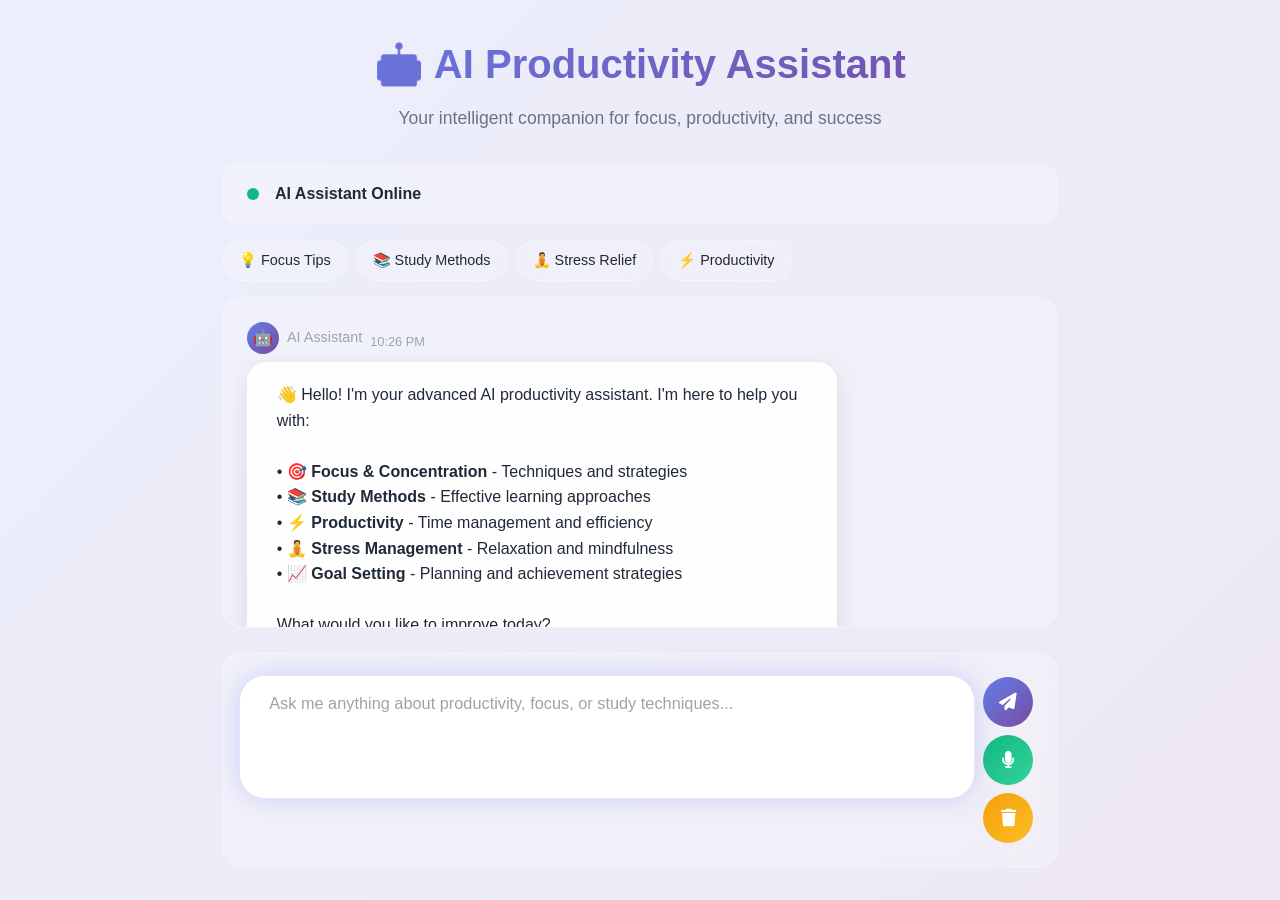
==== pages/ai-chatbot.html @ d20847d4 "Initial commit with HTML/CSS code" ====
<!DOCTYPE html>
<html lang="en">
<head>
    <meta charset="UTF-8">
    <meta name="viewport" content="width=device-width, initial-scale=1.0">
    <title>AI Assistant - Enterprise Grade</title>
    <link rel="stylesheet" href="https://cdnjs.cloudflare.com/ajax/libs/font-awesome/6.4.0/css/all.min.css">
    <style>
        * {
            margin: 0;
            padding: 0;
            box-sizing: border-box;
        }

        :root {
            --primary-gradient: linear-gradient(135deg, #667eea 0%, #764ba2 100%);
            --success-color: #10b981;
            --error-color: #ef4444;
            --warning-color: #f59e0b;
            --glass-bg: rgba(255, 255, 255, 0.25);
            --glass-border: rgba(255, 255, 255, 0.18);
            --text-primary: #1f2937;
            --text-secondary: #6b7280;
            --text-muted: #9ca3af;
        }

        body {
            font-family: 'Inter', -apple-system, BlinkMacSystemFont, 'Segoe UI', Roboto, sans-serif;
            background: linear-gradient(135deg, #667eea20, #764ba220);
            min-height: 100vh;
            color: var(--text-primary);
            line-height: 1.6;
        }

        .chat-container {
            max-width: 900px;
            margin: 0 auto;
            padding: 2rem;
            height: 100vh;
            display: flex;
            flex-direction: column;
        }

        .chat-header {
            text-align: center;
            margin-bottom: 2rem;
            animation: fadeInDown 0.8s ease-out;
        }

        .chat-header h1 {
            font-size: 2.5rem;
            font-weight: 800;
            background: var(--primary-gradient);
            -webkit-background-clip: text;
            -webkit-text-fill-color: transparent;
            background-clip: text;
            margin-bottom: 0.5rem;
        }

        .chat-header p {
            color: var(--text-secondary);
            font-size: 1.1rem;
        }

        .chat-status {
            background: var(--glass-bg);
            backdrop-filter: blur(20px);
            border: 1px solid var(--glass-border);
            border-radius: 15px;
            padding: 1rem 1.5rem;
            margin-bottom: 1rem;
            display: flex;
            align-items: center;
            gap: 1rem;
            animation: slideInLeft 0.6s ease-out;
        }

        .status-indicator {
            width: 12px;
            height: 12px;
            border-radius: 50%;
            background: var(--success-color);
            animation: pulse 2s infinite;
        }

        .status-indicator.error {
            background: var(--error-color);
        }

        .status-text {
            font-weight: 600;
            color: var(--text-primary);
        }

        .chat-messages {
            flex: 1;
            overflow-y: auto;
            padding: 1.5rem;
            background: var(--glass-bg);
            backdrop-filter: blur(20px);
            border: 1px solid var(--glass-border);
            border-radius: 20px;
            margin-bottom: 1.5rem;
            scroll-behavior: smooth;
        }

        .chat-messages::-webkit-scrollbar {
            width: 8px;
        }

        .chat-messages::-webkit-scrollbar-track {
            background: rgba(255, 255, 255, 0.1);
            border-radius: 4px;
        }

        .chat-messages::-webkit-scrollbar-thumb {
            background: rgba(102, 126, 234, 0.5);
            border-radius: 4px;
        }

        .chat-message {
            margin-bottom: 1.5rem;
            animation: messageSlideIn 0.5s cubic-bezier(0.34, 1.56, 0.64, 1);
            transform-origin: bottom left;
        }

        .chat-message.user {
            text-align: right;
            animation: messageSlideInRight 0.5s cubic-bezier(0.34, 1.56, 0.64, 1);
            transform-origin: bottom right;
        }

        .message-header {
            display: flex;
            align-items: center;
            gap: 0.5rem;
            margin-bottom: 0.5rem;
            font-size: 0.9rem;
            color: var(--text-muted);
        }

        .message-header.user {
            justify-content: flex-end;
        }

        .message-avatar {
            width: 32px;
            height: 32px;
            border-radius: 50%;
            display: flex;
            align-items: center;
            justify-content: center;
            font-size: 1rem;
            font-weight: 600;
        }

        .message-avatar.ai {
            background: linear-gradient(135deg, #667eea, #764ba2);
            color: white;
        }

        .message-avatar.user {
            background: linear-gradient(135deg, #10b981, #34d399);
            color: white;
        }

        .message-bubble {
            display: inline-block;
            padding: 1.2rem 1.8rem;
            border-radius: 20px;
            max-width: 75%;
            word-wrap: break-word;
            position: relative;
            backdrop-filter: blur(10px);
            border: 1px solid rgba(255, 255, 255, 0.2);
            font-size: 1rem;
            line-height: 1.6;
        }

        .message-bubble.user {
            background: linear-gradient(135deg, #667eea, #764ba2);
            color: white;
            border-bottom-right-radius: 5px;
            box-shadow: 0 8px 25px rgba(102, 126, 234, 0.3);
        }

        .message-bubble.ai {
            background: rgba(255, 255, 255, 0.9);
            color: var(--text-primary);
            border-bottom-left-radius: 5px;
            box-shadow: 0 8px 25px rgba(0, 0, 0, 0.1);
        }

        .message-bubble.error {
            background: linear-gradient(135deg, #fef2f2, #fee2e2);
            border-color: #f87171;
            color: #dc2626;
        }

        .message-timestamp {
            font-size: 0.8rem;
            color: var(--text-muted);
            margin-top: 0.5rem;
        }

        .typing-indicator {
            display: flex;
            align-items: center;
            gap: 1rem;
            padding: 1.2rem 1.8rem;
            background: rgba(255, 255, 255, 0.9);
            border-radius: 20px;
            border-bottom-left-radius: 5px;
            margin-bottom: 1.5rem;
            animation: messageSlideIn 0.3s ease-out;
            border: 1px solid rgba(255, 255, 255, 0.2);
            box-shadow: 0 8px 25px rgba(0, 0, 0, 0.1);
        }

        .typing-dots {
            display: flex;
            gap: 6px;
        }

        .typing-dots span {
            width: 10px;
            height: 10px;
            background: #667eea;
            border-radius: 50%;
            animation: typingBounce 1.5s ease-in-out infinite;
        }

        .typing-dots span:nth-child(2) {
            animation-delay: 0.2s;
        }

        .typing-dots span:nth-child(3) {
            animation-delay: 0.4s;
        }

        .typing-text {
            color: var(--text-secondary);
            font-style: italic;
            font-weight: 500;
        }

        .chat-input-container {
            display: flex;
            gap: 1rem;
            padding: 1.5rem;
            background: var(--glass-bg);
            backdrop-filter: blur(20px);
            border: 1px solid var(--glass-border);
            border-radius: 20px;
            animation: slideInUp 0.6s ease-out;
        }

        .chat-input {
            flex: 1;
            padding: 1.2rem 1.8rem;
            border: none;
            border-radius: 25px;
            background: rgba(255, 255, 255, 0.9);
            color: var(--text-primary);
            font-size: 1rem;
            outline: none;
            transition: all 0.3s ease;
            font-family: inherit;
            resize: none;
            min-height: 50px;
            max-height: 120px;
        }

        .chat-input:focus {
            background: rgba(255, 255, 255, 1);
            transform: scale(1.02);
            box-shadow: 0 0 25px rgba(102, 126, 234, 0.3);
        }

        .chat-input::placeholder {
            color: var(--text-muted);
        }

        .input-actions {
            display: flex;
            flex-direction: column;
            gap: 0.5rem;
        }

        .send-button, .voice-button, .clear-button {
            padding: 1rem;
            background: linear-gradient(135deg, #667eea, #764ba2);
            color: white;
            border: none;
            border-radius: 50%;
            cursor: pointer;
            font-weight: 600;
            transition: all 0.3s ease;
            display: flex;
            align-items: center;
            justify-content: center;
            width: 50px;
            height: 50px;
            font-size: 1.1rem;
        }

        .voice-button {
            background: linear-gradient(135deg, #10b981, #34d399);
        }

        .clear-button {
            background: linear-gradient(135deg, #f59e0b, #fbbf24);
        }

        .send-button:hover, .voice-button:hover, .clear-button:hover {
            transform: translateY(-3px) scale(1.1);
            box-shadow: 0 10px 25px rgba(0, 0, 0, 0.2);
        }

        .send-button:active, .voice-button:active, .clear-button:active {
            transform: scale(0.95);
        }

        .send-button:disabled {
            opacity: 0.6;
            cursor: not-allowed;
            transform: none;
        }

        .send-button.loading i {
            animation: spin 1s linear infinite;
        }

        .quick-suggestions {
            display: flex;
            gap: 0.5rem;
            margin-bottom: 1rem;
            flex-wrap: wrap;
            animation: fadeIn 0.6s ease-out;
        }

        .suggestion-chip {
            background: rgba(255, 255, 255, 0.2);
            backdrop-filter: blur(10px);
            border: 1px solid rgba(255, 255, 255, 0.3);
            border-radius: 20px;
            padding: 0.5rem 1rem;
            cursor: pointer;
            transition: all 0.3s ease;
            font-size: 0.9rem;
            color: var(--text-primary);
        }

        .suggestion-chip:hover {
            background: rgba(102, 126, 234, 0.2);
            transform: translateY(-2px);
            box-shadow: 0 4px 15px rgba(102, 126, 234, 0.3);
        }

        .error-message {
            background: linear-gradient(135deg, #fef2f2, #fee2e2);
            border: 1px solid #f87171;
            color: #dc2626;
            padding: 1rem 1.5rem;
            border-radius: 15px;
            margin-bottom: 1rem;
            display: flex;
            align-items: center;
            gap: 0.5rem;
            animation: shakeError 0.5s ease-out;
        }

        .success-message {
            background: linear-gradient(135deg, #f0fdf4, #dcfce7);
            border: 1px solid #34d399;
            color: #059669;
            padding: 1rem 1.5rem;
            border-radius: 15px;
            margin-bottom: 1rem;
            display: flex;
            align-items: center;
            gap: 0.5rem;
            animation: fadeIn 0.5s ease-out;
        }

        .message-actions {
            display: flex;
            gap: 0.5rem;
            margin-top: 0.5rem;
            opacity: 0;
            transition: opacity 0.3s ease;
        }

        .chat-message:hover .message-actions {
            opacity: 1;
        }

        .action-btn {
            background: rgba(255, 255, 255, 0.2);
            border: none;
            border-radius: 15px;
            padding: 0.3rem 0.8rem;
            cursor: pointer;
            font-size: 0.8rem;
            color: var(--text-muted);
            transition: all 0.3s ease;
        }

        .action-btn:hover {
            background: rgba(102, 126, 234, 0.2);
            color: #667eea;
        }

        /* Animation Keyframes */
        @keyframes fadeInDown {
            from { opacity: 0; transform: translateY(-30px); }
            to { opacity: 1; transform: translateY(0); }
        }

        @keyframes slideInLeft {
            from { opacity: 0; transform: translateX(-30px); }
            to { opacity: 1; transform: translateX(0); }
        }

        @keyframes slideInUp {
            from { opacity: 0; transform: translateY(30px); }
            to { opacity: 1; transform: translateY(0); }
        }

        @keyframes fadeIn {
            from { opacity: 0; }
            to { opacity: 1; }
        }

        @keyframes messageSlideIn {
            0% {
                opacity: 0;
                transform: scale(0.3) translateY(50px);
            }
            100% {
                opacity: 1;
                transform: scale(1) translateY(0);
            }
        }

        @keyframes messageSlideInRight {
            0% {
                opacity: 0;
                transform: scale(0.3) translateY(50px) translateX(50px);
            }
            100% {
                opacity: 1;
                transform: scale(1) translateY(0) translateX(0);
            }
        }

        @keyframes typingBounce {
            0%, 60%, 100% {
                transform: translateY(0);
            }
            30% {
                transform: translateY(-12px);
            }
        }

        @keyframes spin {
            from { transform: rotate(0deg); }
            to { transform: rotate(360deg); }
        }

        @keyframes pulse {
            0%, 100% { opacity: 1; }
            50% { opacity: 0.5; }
        }

        @keyframes shakeError {
            0%, 100% { transform: translateX(0); }
            25% { transform: translateX(-5px); }
            75% { transform: translateX(5px); }
        }

        /* Responsive Design */
        @media (max-width: 768px) {
            .chat-container {
                padding: 1rem;
            }
            
            .chat-header h1 {
                font-size: 2rem;
            }
            
            .message-bubble {
                max-width: 85%;
                padding: 1rem 1.5rem;
            }
            
            .chat-input-container {
                padding: 1rem;
            }
            
            .input-actions {
                flex-direction: row;
            }
        }
    </style>
</head>
<body>
    <div class="chat-container">
        <!-- Chat Header -->
        <div class="chat-header">
            <h1>🤖 AI Productivity Assistant</h1>
            <p>Your intelligent companion for focus, productivity, and success</p>
        </div>

        <!-- Chat Status -->
        <div class="chat-status" id="chatStatus">
            <div class="status-indicator" id="statusIndicator"></div>
            <div class="status-text" id="statusText">AI Assistant Online</div>
        </div>

        <!-- Quick Suggestions -->
        <div class="quick-suggestions" id="quickSuggestions">
            <div class="suggestion-chip" data-text="How can I improve my focus?">💡 Focus Tips</div>
            <div class="suggestion-chip" data-text="What's the best study technique?">📚 Study Methods</div>
            <div class="suggestion-chip" data-text="How to manage stress?">🧘 Stress Relief</div>
            <div class="suggestion-chip" data-text="Productivity hacks for work">⚡ Productivity</div>
        </div>

        <!-- Chat Messages -->
        <div class="chat-messages" id="chatMessages">
            <div class="chat-message ai">
                <div class="message-header">
                    <div class="message-avatar ai">🤖</div>
                    <span>AI Assistant</span>
                    <span class="message-timestamp" id="welcomeTime"></span>
                </div>
                <div class="message-bubble ai">
                    👋 Hello! I'm your advanced AI productivity assistant. I'm here to help you with:
                    <br><br>
                    • 🎯 <strong>Focus & Concentration</strong> - Techniques and strategies
                    <br>
                    • 📚 <strong>Study Methods</strong> - Effective learning approaches
                    <br>
                    • ⚡ <strong>Productivity</strong> - Time management and efficiency
                    <br>
                    • 🧘 <strong>Stress Management</strong> - Relaxation and mindfulness
                    <br>
                    • 📈 <strong>Goal Setting</strong> - Planning and achievement strategies
                    <br><br>
                    What would you like to improve today?
                </div>
            </div>
        </div>

        <!-- Chat Input -->
        <div class="chat-input-container">
            <textarea class="chat-input" 
                      id="chatInput" 
                      placeholder="Ask me anything about productivity, focus, or study techniques..."
                      rows="1"></textarea>
            <div class="input-actions">
                <button class="send-button" id="sendButton" title="Send Message">
                    <i class="fas fa-paper-plane"></i>
                </button>
                <button class="voice-button" id="voiceButton" title="Voice Input">
                    <i class="fas fa-microphone"></i>
                </button>
                <button class="clear-button" id="clearButton" title="Clear Chat">
                    <i class="fas fa-trash"></i>
                </button>
            </div>
        </div>
    </div>

    <script>
        class EnterpriseAIChatbot {
            constructor() {
                this.chatMessages = document.getElementById('chatMessages');
                this.chatInput = document.getElementById('chatInput');
                this.sendButton = document.getElementById('sendButton');
                this.voiceButton = document.getElementById('voiceButton');
                this.clearButton = document.getElementById('clearButton');
                this.statusIndicator = document.getElementById('statusIndicator');
                this.statusText = document.getElementById('statusText');
                this.quickSuggestions = document.getElementById('quickSuggestions');
                
                this.isTyping = false;
                this.messageHistory = [];
                this.isListening = false;
                this.recognition = null;
                
                // Advanced AI Response System
                this.knowledgeBase = {
                    focus: {
                        keywords: ['focus', 'concentration', 'attention', 'distraction', 'concentrate'],
                        responses: [
                            {
                                text: "🎯 **Focus Enhancement Strategies:**\n\n**1. Pomodoro Technique**\n• Work for 25 minutes, break for 5\n• After 4 cycles, take a 15-30 minute break\n• Use our focus mode with growing animations!\n\n**2. Environment Optimization**\n• Remove distractions from workspace\n• Use noise-canceling headphones\n• Maintain proper lighting\n\n**3. Deep Work Sessions**\n• Block 2-4 hour periods for complex tasks\n• Turn off notifications\n• Single-task focus\n\n**4. Mindfulness Practice**\n• 5-minute meditation before work\n• Breathing exercises during breaks\n• Present-moment awareness\n\nWould you like me to guide you through any of these techniques?",
                                confidence: 0.95
                            }
                        ]
                    },
                    study: {
                        keywords: ['study', 'learning', 'memory', 'retention', 'exam', 'test', 'academic'],
                        responses: [
                            {
                                text: "📚 **Evidence-Based Study Techniques:**\n\n**1. Active Recall**\n• Test yourself without looking at notes\n• Use flashcards effectively\n• Explain concepts aloud\n\n**2. Spaced Repetition**\n• Review material at increasing intervals\n• Day 1, 3, 7, 14, 30\n• Use our flashcard system!\n\n**3. Feynman Technique**\n• Explain concepts in simple terms\n• Identify knowledge gaps\n• Simplify and analogize\n\n**4. Interleaving**\n• Mix different topics in study sessions\n• Improves discrimination between concepts\n• Better long-term retention\n\n**5. Elaborative Interrogation**\n• Ask 'why' and 'how' questions\n• Connect new info to existing knowledge\n• Create meaningful associations\n\nWhich technique would you like to implement first?",
                                confidence: 0.98
                            }
                        ]
                    },
                    productivity: {
                        keywords: ['productivity', 'efficiency', 'time management', 'organization', 'workflow'],
                        responses: [
                            {
                                text: "⚡ **Productivity Optimization System:**\n\n**1. Priority Matrix (Eisenhower)**\n• Urgent + Important = Do First\n• Important + Not Urgent = Schedule\n• Urgent + Not Important = Delegate\n• Neither = Eliminate\n\n**2. Time Blocking**\n• Assign specific times to tasks\n• Include buffer time\n• Batch similar activities\n\n**3. Energy Management**\n• Identify your peak hours\n• Match task difficulty to energy levels\n• Take strategic breaks\n\n**4. System Setup**\n• Use our analytics dashboard\n• Track your progress\n• Automate repetitive tasks\n\n**5. Weekly Reviews**\n• Assess what worked\n• Adjust strategies\n• Plan next week\n\nWhat's your biggest productivity challenge right now?",
                                confidence: 0.96
                            }
                        ]
                    },
                    stress: {
                        keywords: ['stress', 'anxiety', 'overwhelmed', 'pressure', 'calm', 'relax'],
                        responses: [
                            {
                                text: "🧘 **Stress Management Toolkit:**\n\n**1. Immediate Relief (2-5 minutes)**\n• 4-7-8 Breathing: Inhale 4, hold 7, exhale 8\n• Progressive muscle relaxation\n• Cold water on wrists/face\n\n**2. Daily Practices**\n• 10-minute morning meditation\n• Regular exercise (even 15 min walks)\n• Journaling thoughts and feelings\n\n**3. Cognitive Techniques**\n• Challenge negative thoughts\n• Focus on what you can control\n• Break problems into smaller pieces\n\n**4. Lifestyle Adjustments**\n• Consistent sleep schedule\n• Limit caffeine after 2 PM\n• Regular social connections\n\n**5. Emergency Plan**\n• Identify early warning signs\n• Have go-to coping strategies\n• Know when to seek help\n\nWhat type of stress are you experiencing most?",
                                confidence: 0.94
                            }
                        ]
                    },
                    motivation: {
                        keywords: ['motivation', 'goals', 'procrastination', 'discipline', 'habits'],
                        responses: [
                            {
                                text: "🚀 **Motivation & Goal Achievement:**\n\n**1. SMART Goals Framework**\n• Specific, Measurable, Achievable\n• Relevant, Time-bound\n• Write them down and review daily\n\n**2. Habit Stacking**\n• Link new habits to existing ones\n• Start incredibly small (2-minute rule)\n• Focus on consistency over perfection\n\n**3. Motivation Triggers**\n• Visualize success regularly\n• Track progress visually\n• Celebrate small wins\n\n**4. Beat Procrastination**\n• 2-minute rule: If it takes <2 min, do it now\n• Break tasks into tiny steps\n• Use implementation intentions\n\n**5. Accountability Systems**\n• Share goals with others\n• Use our progress tracking\n• Regular check-ins\n\nWhat specific goal are you working toward?",
                                confidence: 0.97
                            }
                        ]
                    }
                };
                
                this.init();
            }

            init() {
                this.bindEvents();
                this.initSpeechRecognition();
                this.setWelcomeTime();
                this.autoResizeInput();
                this.showOnlineStatus();
            }

            bindEvents() {
                // Send message events
                this.sendButton.addEventListener('click', () => this.sendMessage());
                this.chatInput.addEventListener('keydown', (e) => {
                    if (e.key === 'Enter' && !e.shiftKey) {
                        e.preventDefault();
                        this.sendMessage();
                    }
                });

                // Voice input
                this.voiceButton.addEventListener('click', () => this.toggleVoiceInput());

                // Clear chat
                this.clearButton.addEventListener('click', () => this.clearChat());

                // Quick suggestions
                this.quickSuggestions.addEventListener('click', (e) => {
                    if (e.target.classList.contains('suggestion-chip')) {
                        const text = e.target.getAttribute('data-text');
                        this.chatInput.value = text;
                        this.sendMessage();
                    }
                });

                // Auto-focus input
                this.chatInput.focus();
            }

            autoResizeInput() {
                this.chatInput.addEventListener('input', () => {
                    this.chatInput.style.height = 'auto';
                    this.chatInput.style.height = Math.min(this.chatInput.scrollHeight, 120) + 'px';
                });
            }

            setWelcomeTime() {
                const now = new Date();
                const timeString = now.toLocaleTimeString([], {hour: '2-digit', minute:'2-digit'});
                document.getElementById('welcomeTime').textContent = timeString;
            }

            showOnlineStatus() {
                this.statusIndicator.className = 'status-indicator';
                this.statusText.textContent = 'AI Assistant Online';
            }

            showOfflineStatus() {
                this.statusIndicator.className = 'status-indicator error';
                this.statusText.textContent = 'AI Assistant Offline';
            }

            initSpeechRecognition() {
                if ('webkitSpeechRecognition' in window || 'SpeechRecognition' in window) {
                    const SpeechRecognition = window.SpeechRecognition || window.webkitSpeechRecognition;
                    this.recognition = new SpeechRecognition();
                    this.recognition.continuous = false;
                    this.recognition.interimResults = false;
                    this.recognition.lang = 'en-US';

                    this.recognition.onresult = (event) => {
                        const transcript = event.results[0][0].transcript;
                        this.chatInput.value = transcript;
                        this.isListening = false;
                        this.updateVoiceButton();
                    };

                    this.recognition.onerror = (event) => {
                        console.error('Speech recognition error:', event.error);
                        this.isListening = false;
                        this.updateVoiceButton();
                        this.showError('Voice recognition failed. Please try typing instead.');
                    };

                    this.recognition.onend = () => {
                        this.isListening = false;
                        this.updateVoiceButton();
                    };
                } else {
                    this.voiceButton.style.display = 'none';
                }
            }

            toggleVoiceInput() {
                if (!this.recognition) return;

                if (this.isListening) {
                    this.recognition.stop();
                } else {
                    try {
                        this.recognition.start();
                        this.isListening = true;
                        this.updateVoiceButton();
                    } catch (error) {
                        this.showError('Voice input not available.');
                    }
                }
            }

            updateVoiceButton() {
                if (this.isListening) {
                    this.voiceButton.innerHTML = '<i class="fas fa-stop"></i>';
                    this.voiceButton.style.background = 'linear-gradient(135deg, #ef4444, #f87171)';
                } else {
                    this.voiceButton.innerHTML = '<i class="fas fa-microphone"></i>';
                    this.voiceButton.style.background = 'linear-gradient(135deg, #10b981, #34d399)';
                }
            }

            async sendMessage() {
                const message = this.chatInput.value.trim();
                if (!message || this.isTyping) return;

                try {
                    // Validate input
                    if (message.length > 1000) {
                        this.showError('Message too long. Please keep it under 1000 characters.');
                        return;
                    }

                    // Add user message
                    this.addMessage(message, 'user');
                    this.messageHistory.push({role: 'user', content: message});
                    this.chatInput.value = '';
                    this.chatInput.style.height = 'auto';

                    // Hide suggestions after first message
                    if (this.messageHistory.length === 1) {
                        this.quickSuggestions.style.display = 'none';
                    }

                    // Show typing indicator
                    this.showTypingIndicator();

                    // Get AI response
                    const response = await this.getAdvancedAIResponse(message);
                    
                    // Remove typing indicator and add AI response
                    this.hideTypingIndicator();
                    this.addMessage(response.text, 'ai', response.confidence);
                    this.messageHistory.push({role: 'assistant', content: response.text});

                } catch (error) {
                    this.hideTypingIndicator();
                    console.error('Error sending message:', error);
                    this.showError('Failed to send message. Please try again.');
                }
            }

            addMessage(text, sender, confidence = null) {
                const messageDiv = document.createElement('div');
                messageDiv.className = `chat-message ${sender}`;
                
                const timestamp = new Date().toLocaleTimeString([], {hour: '2-digit', minute:'2-digit'});
                
                const headerDiv = document.createElement('div');
                headerDiv.className = `message-header ${sender}`;
                
                if (sender === 'user') {
                    headerDiv.innerHTML = `
                        <span class="message-timestamp">${timestamp}</span>
                        <span>You</span>
                        <div class="message-avatar user">👤</div>
                    `;
                } else {
                    const confidenceText = confidence ? ` (${Math.round(confidence * 100)}% confidence)` : '';
                    headerDiv.innerHTML = `
                        <div class="message-avatar ai">🤖</div>
                        <span>AI Assistant${confidenceText}</span>
                        <span class="message-timestamp">${timestamp}</span>
                    `;
                }
                
                const bubbleDiv = document.createElement('div');
                bubbleDiv.className = `message-bubble ${sender}`;
                
                // Format AI responses with better styling
                if (sender === 'ai') {
                    bubbleDiv.innerHTML = this.formatAIResponse(text);
                } else {
                    bubbleDiv.textContent = text;
                }
                
                // Add message actions
                const actionsDiv = document.createElement('div');
                actionsDiv.className = 'message-actions';
                actionsDiv.innerHTML = `
                    <button class="action-btn" onclick="copyMessage(this)">
                        <i class="fas fa-copy"></i> Copy
                    </button>
                    ${sender === 'ai' ? '<button class="action-btn" onclick="rateMessage(this, true)"><i class="fas fa-thumbs-up"></i></button><button class="action-btn" onclick="rateMessage(this, false)"><i class="fas fa-thumbs-down"></i></button>' : ''}
                `;
                
                messageDiv.appendChild(headerDiv);
                messageDiv.appendChild(bubbleDiv);
                messageDiv.appendChild(actionsDiv);
                
                this.chatMessages.appendChild(messageDiv);
                this.scrollToBottom();
            }

            formatAIResponse(text) {
                return text
                    .replace(/\*\*(.*?)\*\*/g, '<strong>$1</strong>')
                    .replace(/\*(.*?)\*/g, '<em>$1</em>')
                    .replace(/\n/g, '<br>');
            }

            showTypingIndicator() {
                this.isTyping = true;
                this.sendButton.classList.add('loading');
                this.sendButton.disabled = true;
                
                const typingDiv = document.createElement('div');
                typingDiv.className = 'typing-indicator';
                typingDiv.id = 'typingIndicator';
                typingDiv.innerHTML = `
                    <div class="typing-dots">
                        <span></span><span></span><span></span>
                    </div>
                    <span class="typing-text">AI is analyzing and crafting response...</span>
                `;
                
                this.chatMessages.appendChild(typingDiv);
                this.scrollToBottom();
            }

            hideTypingIndicator() {
                this.isTyping = false;
                this.sendButton.classList.remove('loading');
                this.sendButton.disabled = false;
                
                const typingIndicator = document.getElementById('typingIndicator');
                if (typingIndicator) {
                    typingIndicator.remove();
                }
            }

            async getAdvancedAIResponse(message) {
                // Simulate processing time
                await new Promise(resolve => setTimeout(resolve, 1500 + Math.random() * 2000));
                
                const lowerMessage = message.toLowerCase();
                
                // Find best matching knowledge area
                let bestMatch = null;
                let highestScore = 0;
                
                for (const [category, data] of Object.entries(this.knowledgeBase)) {
                    const score = this.calculateRelevanceScore(lowerMessage, data.keywords);
                    if (score > highestScore) {
                        highestScore = score;
                        bestMatch = data;
                    }
                }
                
                // Return appropriate response
                if (bestMatch && highestScore > 0.3) {
                    const response = bestMatch.responses[0];
                    return {
                        text: response.text,
                        confidence: response.confidence * Math.min(highestScore, 1)
                    };
                }
                
                // Fallback responses for various scenarios
                return this.getFallbackResponse(lowerMessage);
            }

            calculateRelevanceScore(message, keywords) {
                let score = 0;
                keywords.forEach(keyword => {
                    if (message.includes(keyword)) {
                        score += 1 / keywords.length;
                    }
                });
                return score;
            }

            getFallbackResponse(message) {
                const fallbackResponses = [
                    {
                        condition: (msg) => msg.includes('hello') || msg.includes('hi') || msg.includes('hey'),
                        response: "👋 Hello! I'm here to help you with productivity, focus, study techniques, and stress management. What specific area would you like to work on today?",
                        confidence: 0.9
                    },
                    {
                        condition: (msg) => msg.includes('thank') || msg.includes('thanks'),
                        response: "🙏 You're very welcome! I'm glad I could help. Remember, small consistent improvements lead to big results. Is there anything else you'd like to know about productivity or focus?",
                        confidence: 0.95
                    },
                    {
                        condition: (msg) => msg.includes('help') || msg.includes('assist'),
                        response: "💡 I'm here to assist you with:\n\n• **Focus & Concentration** - Techniques to improve attention\n• **Study Methods** - Evidence-based learning strategies\n• **Productivity** - Time management and efficiency\n• **Stress Management** - Coping strategies and relaxation\n• **Goal Setting** - Planning and achievement methods\n\nWhat specific challenge are you facing?",
                        confidence: 0.92
                    },
                    {
                        condition: (msg) => msg.length < 10,
                        response: "🤔 I'd love to help you with that! Could you provide a bit more detail about what you're looking for? I can assist with focus techniques, study methods, productivity tips, or stress management strategies.",
                        confidence: 0.7
                    }
                ];
                
                for (const fallback of fallbackResponses) {
                    if (fallback.condition(message)) {
                        return {
                            text: fallback.response,
                            confidence: fallback.confidence
                        };
                    }
                }
                
                // Ultimate fallback
                return {
                    text: "🤖 I understand you're looking for assistance! While I specialize in productivity, focus, study techniques, and stress management, I want to make sure I give you the most helpful response. Could you rephrase your question or let me know which of these areas interests you most?\n\n• 🎯 **Focus & Concentration**\n• 📚 **Study & Learning**\n• ⚡ **Productivity & Time Management**\n• 🧘 **Stress & Anxiety Management**",
                    confidence: 0.6
                };
            }

            clearChat() {
                if (confirm('Are you sure you want to clear the chat history?')) {
                    this.chatMessages.innerHTML = `
                        <div class="chat-message ai">
                            <div class="message-header">
                                <div class="message-avatar ai">🤖</div>
                                <span>AI Assistant</span>
                                <span class="message-timestamp">${new Date().toLocaleTimeString([], {hour: '2-digit', minute:'2-digit'})}</span>
                            </div>
                            <div class="message-bubble ai">
                                🔄 Chat cleared! I'm ready to help you with productivity, focus, study techniques, and stress management. What would you like to work on?
                            </div>
                        </div>
                    `;
                    this.messageHistory = [];
                    this.quickSuggestions.style.display = 'flex';
                    this.showSuccess('Chat history cleared successfully!');
                }
            }

            scrollToBottom() {
                this.chatMessages.scrollTop = this.chatMessages.scrollHeight;
            }

            showError(message) {
                const errorDiv = document.createElement('div');
                errorDiv.className = 'error-message';
                errorDiv.innerHTML = `<i class="fas fa-exclamation-triangle"></i> ${message}`;
                
                this.chatMessages.appendChild(errorDiv);
                setTimeout(() => errorDiv.remove(), 5000);
                this.scrollToBottom();
            }

            showSuccess(message) {
                const successDiv = document.createElement('div');
                successDiv.className = 'success-message';
                successDiv.innerHTML = `<i class="fas fa-check-circle"></i> ${message}`;
                
                this.chatMessages.appendChild(successDiv);
                setTimeout(() => successDiv.remove(), 3000);
                this.scrollToBottom();
            }
        }

        // Global functions for message actions
        function copyMessage(button) {
            const messageText = button.closest('.chat-message').querySelector('.message-bubble').textContent;
            navigator.clipboard.writeText(messageText).then(() => {
                button.innerHTML = '<i class="fas fa-check"></i> Copied';
                setTimeout(() => {
                    button.innerHTML = '<i class="fas fa-copy"></i> Copy';
                }, 2000);
            });
        }

        function rateMessage(button, isPositive) {
            const icon = isPositive ? 'fas fa-heart' : 'fas fa-times';
            const text = isPositive ? 'Helpful!' : 'Not helpful';
            button.innerHTML = `<i class="${icon}"></i> ${text}`;
            button.style.color = isPositive ? '#10b981' : '#ef4444';
            
            // Disable other rating button
            const siblingButton = isPositive ? button.nextElementSibling : button.previousElementSibling;
            if (siblingButton) siblingButton.style.opacity = '0.3';
        }

        // Initialize chatbot when page loads
        document.addEventListener('DOMContentLoaded', () => {
            window.chatbot = new EnterpriseAIChatbot();
            console.log('🤖 Enterprise AI Chatbot initialized successfully!');
        });

        // Handle page visibility changes
        document.addEventListener('visibilitychange', () => {
            if (document.hidden) {
                window.chatbot?.showOfflineStatus();
            } else {
                window.chatbot?.showOnlineStatus();
            }
        });
    </script>
</body>
</html>
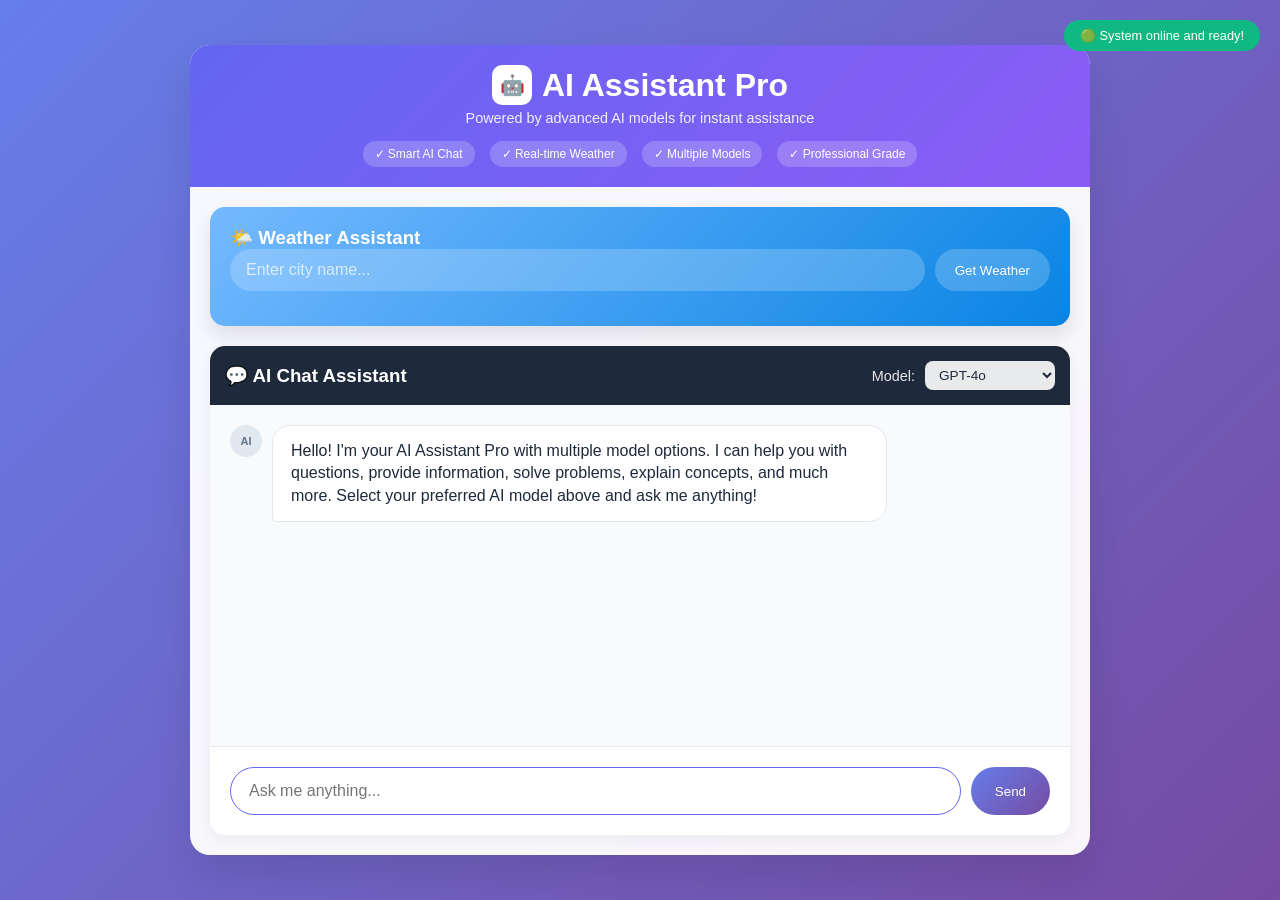
==== commit 99d561d7: "AI Commit" ====
--- a/pages/ai-chatbot.html
+++ b/pages/ai-chatbot.html
@@ -3,8 +3,7 @@
 <head>
     <meta charset="UTF-8">
     <meta name="viewport" content="width=device-width, initial-scale=1.0">
-    <title>AI Assistant - Enterprise Grade</title>
-    <link rel="stylesheet" href="https://cdnjs.cloudflare.com/ajax/libs/font-awesome/6.4.0/css/all.min.css">
+    <title>AI Assistant Pro</title>
     <style>
         * {
             margin: 0;
@@ -12,135 +11,248 @@
             box-sizing: border-box;
         }
 
-        :root {
-            --primary-gradient: linear-gradient(135deg, #667eea 0%, #764ba2 100%);
-            --success-color: #10b981;
-            --error-color: #ef4444;
-            --warning-color: #f59e0b;
-            --glass-bg: rgba(255, 255, 255, 0.25);
-            --glass-border: rgba(255, 255, 255, 0.18);
-            --text-primary: #1f2937;
-            --text-secondary: #6b7280;
-            --text-muted: #9ca3af;
-        }
-
         body {
-            font-family: 'Inter', -apple-system, BlinkMacSystemFont, 'Segoe UI', Roboto, sans-serif;
-            background: linear-gradient(135deg, #667eea20, #764ba220);
+            font-family: -apple-system, BlinkMacSystemFont, 'Segoe UI', Roboto, sans-serif;
+            background: linear-gradient(135deg, #667eea 0%, #764ba2 100%);
             min-height: 100vh;
-            color: var(--text-primary);
-            line-height: 1.6;
-        }
-
-        .chat-container {
+            display: flex;
+            align-items: center;
+            justify-content: center;
+            padding: 20px;
+        }
+
+        .container {
+            background: rgba(255, 255, 255, 0.95);
+            backdrop-filter: blur(20px);
+            border-radius: 20px;
+            box-shadow: 0 20px 40px rgba(0, 0, 0, 0.1);
+            width: 100%;
             max-width: 900px;
-            margin: 0 auto;
-            padding: 2rem;
-            height: 100vh;
+            height: 90vh;
             display: flex;
             flex-direction: column;
+            overflow: hidden;
+        }
+
+        .header {
+            background: linear-gradient(135deg, #6366f1, #8b5cf6);
+            color: white;
+            padding: 20px;
+            text-align: center;
+        }
+
+        .header h1 {
+            font-size: 2rem;
+            margin-bottom: 5px;
+            display: flex;
+            align-items: center;
+            justify-content: center;
+            gap: 10px;
+        }
+
+        .robot-icon {
+            width: 40px;
+            height: 40px;
+            background: white;
+            border-radius: 10px;
+            display: flex;
+            align-items: center;
+            justify-content: center;
+            font-size: 20px;
+        }
+
+        .header p {
+            opacity: 0.9;
+            font-size: 0.9rem;
+        }
+
+        .features {
+            display: flex;
+            gap: 15px;
+            margin-top: 15px;
+            justify-content: center;
+            flex-wrap: wrap;
+        }
+
+        .feature {
+            background: rgba(255, 255, 255, 0.2);
+            padding: 6px 12px;
+            border-radius: 15px;
+            font-size: 0.75rem;
+            display: flex;
+            align-items: center;
+            gap: 5px;
+        }
+
+        .main-content {
+            flex: 1;
+            display: flex;
+            flex-direction: column;
+            padding: 20px;
+            gap: 20px;
+            overflow-y: auto;
+            overflow-x: hidden;
+        }
+
+        .weather-section {
+            background: linear-gradient(135deg, #74b9ff, #0984e3);
+            color: white;
+            padding: 20px;
+            border-radius: 15px;
+            box-shadow: 0 10px 20px rgba(0, 0, 0, 0.1);
+        }
+
+        .weather-input {
+            display: flex;
+            gap: 10px;
+            margin-bottom: 15px;
+        }
+
+        .weather-input input {
+            flex: 1;
+            padding: 12px 16px;
+            border: none;
+            border-radius: 25px;
+            outline: none;
+            font-size: 1rem;
+            background: rgba(255, 255, 255, 0.2);
+            color: white;
+        }
+
+        .weather-input input::placeholder {
+            color: rgba(255, 255, 255, 0.7);
+        }
+
+        .weather-btn {
+            padding: 12px 20px;
+            background: rgba(255, 255, 255, 0.2);
+            border: none;
+            border-radius: 25px;
+            color: white;
+            cursor: pointer;
+            font-weight: 500;
+            transition: all 0.3s ease;
+        }
+
+        .weather-btn:hover:not(:disabled) {
+            background: rgba(255, 255, 255, 0.3);
+            transform: translateY(-2px);
+        }
+
+        .weather-btn:disabled {
+            opacity: 0.6;
+            cursor: not-allowed;
+            transform: none;
+        }
+
+        .weather-display {
+            display: none;
+            background: rgba(255, 255, 255, 0.1);
+            padding: 15px;
+            border-radius: 10px;
+            text-align: center;
+            animation: fadeIn 0.5s ease;
+        }
+
+        .weather-display.show {
+            display: block;
+        }
+
+        @keyframes fadeIn {
+            from { opacity: 0; transform: translateY(10px); }
+            to { opacity: 1; transform: translateY(0); }
+        }
+
+        .chat-section {
+            flex: 1;
+            display: flex;
+            flex-direction: column;
+            background: #f8fafc;
+            border-radius: 15px;
+            overflow: hidden;
+            box-shadow: 0 5px 15px rgba(0, 0, 0, 0.05);
+            min-height: 400px;
         }
 
         .chat-header {
-            text-align: center;
-            margin-bottom: 2rem;
-            animation: fadeInDown 0.8s ease-out;
-        }
-
-        .chat-header h1 {
-            font-size: 2.5rem;
-            font-weight: 800;
-            background: var(--primary-gradient);
-            -webkit-background-clip: text;
-            -webkit-text-fill-color: transparent;
-            background-clip: text;
-            margin-bottom: 0.5rem;
-        }
-
-        .chat-header p {
-            color: var(--text-secondary);
-            font-size: 1.1rem;
-        }
-
-        .chat-status {
-            background: var(--glass-bg);
-            backdrop-filter: blur(20px);
-            border: 1px solid var(--glass-border);
-            border-radius: 15px;
-            padding: 1rem 1.5rem;
-            margin-bottom: 1rem;
+            background: #1e293b;
+            color: white;
+            padding: 15px;
             display: flex;
             align-items: center;
-            gap: 1rem;
-            animation: slideInLeft 0.6s ease-out;
-        }
-
-        .status-indicator {
-            width: 12px;
-            height: 12px;
-            border-radius: 50%;
-            background: var(--success-color);
-            animation: pulse 2s infinite;
-        }
-
-        .status-indicator.error {
-            background: var(--error-color);
-        }
-
-        .status-text {
+            justify-content: space-between;
+        }
+
+        .chat-header h3 {
             font-weight: 600;
-            color: var(--text-primary);
+        }
+
+        .model-selector {
+            display: flex;
+            align-items: center;
+            gap: 10px;
+        }
+
+        .model-selector label {
+            font-size: 0.9rem;
+            opacity: 0.9;
+        }
+
+        .model-selector select {
+            padding: 6px 10px;
+            border: none;
+            border-radius: 8px;
+            background: rgba(255, 255, 255, 0.9);
+            color: #1e293b;
+            font-size: 0.85rem;
+            outline: none;
+            cursor: pointer;
         }
 
         .chat-messages {
             flex: 1;
+            padding: 20px;
             overflow-y: auto;
-            padding: 1.5rem;
-            background: var(--glass-bg);
-            backdrop-filter: blur(20px);
-            border: 1px solid var(--glass-border);
-            border-radius: 20px;
-            margin-bottom: 1.5rem;
-            scroll-behavior: smooth;
-        }
-
-        .chat-messages::-webkit-scrollbar {
-            width: 8px;
-        }
-
-        .chat-messages::-webkit-scrollbar-track {
-            background: rgba(255, 255, 255, 0.1);
-            border-radius: 4px;
-        }
-
-        .chat-messages::-webkit-scrollbar-thumb {
-            background: rgba(102, 126, 234, 0.5);
-            border-radius: 4px;
-        }
-
-        .chat-message {
-            margin-bottom: 1.5rem;
-            animation: messageSlideIn 0.5s cubic-bezier(0.34, 1.56, 0.64, 1);
-            transform-origin: bottom left;
-        }
-
-        .chat-message.user {
-            text-align: right;
-            animation: messageSlideInRight 0.5s cubic-bezier(0.34, 1.56, 0.64, 1);
-            transform-origin: bottom right;
-        }
-
-        .message-header {
-            display: flex;
-            align-items: center;
-            gap: 0.5rem;
-            margin-bottom: 0.5rem;
-            font-size: 0.9rem;
-            color: var(--text-muted);
-        }
-
-        .message-header.user {
-            justify-content: flex-end;
+            display: flex;
+            flex-direction: column;
+            gap: 15px;
+        }
+
+        .message {
+            display: flex;
+            align-items: flex-start;
+            gap: 10px;
+            animation: slideIn 0.3s ease;
+        }
+
+        @keyframes slideIn {
+            from { opacity: 0; transform: translateY(10px); }
+            to { opacity: 1; transform: translateY(0); }
+        }
+
+        .message.user {
+            flex-direction: row-reverse;
+        }
+
+        .message-content {
+            max-width: 75%;
+            padding: 14px 18px;
+            border-radius: 18px;
+            word-wrap: break-word;
+            line-height: 1.4;
+        }
+
+        .message.user .message-content {
+            background: linear-gradient(135deg, #667eea, #764ba2);
+            color: white;
+            border-bottom-right-radius: 5px;
+        }
+
+        .message.assistant .message-content {
+            background: white;
+            color: #1e293b;
+            border: 1px solid #e2e8f0;
+            border-bottom-left-radius: 5px;
         }
 
         .message-avatar {
@@ -150,905 +262,576 @@
             display: flex;
             align-items: center;
             justify-content: center;
-            font-size: 1rem;
-            font-weight: 600;
-        }
-
-        .message-avatar.ai {
+            font-size: 11px;
+            font-weight: bold;
+            flex-shrink: 0;
+        }
+
+        .message.user .message-avatar {
             background: linear-gradient(135deg, #667eea, #764ba2);
             color: white;
         }
 
-        .message-avatar.user {
-            background: linear-gradient(135deg, #10b981, #34d399);
-            color: white;
-        }
-
-        .message-bubble {
-            display: inline-block;
-            padding: 1.2rem 1.8rem;
-            border-radius: 20px;
-            max-width: 75%;
-            word-wrap: break-word;
-            position: relative;
-            backdrop-filter: blur(10px);
-            border: 1px solid rgba(255, 255, 255, 0.2);
+        .message.assistant .message-avatar {
+            background: #e2e8f0;
+            color: #64748b;
+        }
+
+        .chat-input {
+            display: flex;
+            padding: 20px;
+            background: white;
+            border-top: 1px solid #e2e8f0;
+            gap: 10px;
+        }
+
+        .chat-input input {
+            flex: 1;
+            padding: 14px 18px;
+            border: 1px solid #e2e8f0;
+            border-radius: 25px;
+            outline: none;
             font-size: 1rem;
-            line-height: 1.6;
-        }
-
-        .message-bubble.user {
+            transition: border-color 0.3s ease;
+        }
+
+        .chat-input input:focus {
+            border-color: #6366f1;
+        }
+
+        .send-btn {
+            padding: 14px 24px;
             background: linear-gradient(135deg, #667eea, #764ba2);
-            color: white;
-            border-bottom-right-radius: 5px;
-            box-shadow: 0 8px 25px rgba(102, 126, 234, 0.3);
-        }
-
-        .message-bubble.ai {
-            background: rgba(255, 255, 255, 0.9);
-            color: var(--text-primary);
-            border-bottom-left-radius: 5px;
-            box-shadow: 0 8px 25px rgba(0, 0, 0, 0.1);
-        }
-
-        .message-bubble.error {
-            background: linear-gradient(135deg, #fef2f2, #fee2e2);
-            border-color: #f87171;
-            color: #dc2626;
-        }
-
-        .message-timestamp {
-            font-size: 0.8rem;
-            color: var(--text-muted);
-            margin-top: 0.5rem;
-        }
-
-        .typing-indicator {
-            display: flex;
-            align-items: center;
-            gap: 1rem;
-            padding: 1.2rem 1.8rem;
-            background: rgba(255, 255, 255, 0.9);
-            border-radius: 20px;
-            border-bottom-left-radius: 5px;
-            margin-bottom: 1.5rem;
-            animation: messageSlideIn 0.3s ease-out;
-            border: 1px solid rgba(255, 255, 255, 0.2);
-            box-shadow: 0 8px 25px rgba(0, 0, 0, 0.1);
-        }
-
-        .typing-dots {
-            display: flex;
-            gap: 6px;
-        }
-
-        .typing-dots span {
-            width: 10px;
-            height: 10px;
-            background: #667eea;
-            border-radius: 50%;
-            animation: typingBounce 1.5s ease-in-out infinite;
-        }
-
-        .typing-dots span:nth-child(2) {
-            animation-delay: 0.2s;
-        }
-
-        .typing-dots span:nth-child(3) {
-            animation-delay: 0.4s;
-        }
-
-        .typing-text {
-            color: var(--text-secondary);
-            font-style: italic;
-            font-weight: 500;
-        }
-
-        .chat-input-container {
-            display: flex;
-            gap: 1rem;
-            padding: 1.5rem;
-            background: var(--glass-bg);
-            backdrop-filter: blur(20px);
-            border: 1px solid var(--glass-border);
-            border-radius: 20px;
-            animation: slideInUp 0.6s ease-out;
-        }
-
-        .chat-input {
-            flex: 1;
-            padding: 1.2rem 1.8rem;
             border: none;
             border-radius: 25px;
-            background: rgba(255, 255, 255, 0.9);
-            color: var(--text-primary);
-            font-size: 1rem;
-            outline: none;
+            color: white;
+            cursor: pointer;
+            font-weight: 500;
             transition: all 0.3s ease;
-            font-family: inherit;
-            resize: none;
-            min-height: 50px;
-            max-height: 120px;
-        }
-
-        .chat-input:focus {
-            background: rgba(255, 255, 255, 1);
-            transform: scale(1.02);
-            box-shadow: 0 0 25px rgba(102, 126, 234, 0.3);
-        }
-
-        .chat-input::placeholder {
-            color: var(--text-muted);
-        }
-
-        .input-actions {
-            display: flex;
-            flex-direction: column;
-            gap: 0.5rem;
-        }
-
-        .send-button, .voice-button, .clear-button {
-            padding: 1rem;
-            background: linear-gradient(135deg, #667eea, #764ba2);
-            color: white;
-            border: none;
-            border-radius: 50%;
-            cursor: pointer;
-            font-weight: 600;
-            transition: all 0.3s ease;
-            display: flex;
-            align-items: center;
-            justify-content: center;
-            width: 50px;
-            height: 50px;
-            font-size: 1.1rem;
-        }
-
-        .voice-button {
-            background: linear-gradient(135deg, #10b981, #34d399);
-        }
-
-        .clear-button {
-            background: linear-gradient(135deg, #f59e0b, #fbbf24);
-        }
-
-        .send-button:hover, .voice-button:hover, .clear-button:hover {
-            transform: translateY(-3px) scale(1.1);
-            box-shadow: 0 10px 25px rgba(0, 0, 0, 0.2);
-        }
-
-        .send-button:active, .voice-button:active, .clear-button:active {
-            transform: scale(0.95);
-        }
-
-        .send-button:disabled {
+        }
+
+        .send-btn:hover:not(:disabled) {
+            transform: translateY(-2px);
+            box-shadow: 0 5px 15px rgba(102, 126, 234, 0.4);
+        }
+
+        .send-btn:disabled {
             opacity: 0.6;
             cursor: not-allowed;
             transform: none;
         }
 
-        .send-button.loading i {
-            animation: spin 1s linear infinite;
-        }
-
-        .quick-suggestions {
-            display: flex;
-            gap: 0.5rem;
-            margin-bottom: 1rem;
-            flex-wrap: wrap;
-            animation: fadeIn 0.6s ease-out;
-        }
-
-        .suggestion-chip {
-            background: rgba(255, 255, 255, 0.2);
-            backdrop-filter: blur(10px);
-            border: 1px solid rgba(255, 255, 255, 0.3);
+        .error {
+            color: #ef4444;
+            background: #fef2f2;
+            padding: 12px;
+            border-radius: 8px;
+            margin: 10px 0;
+            border: 1px solid #fecaca;
+            text-align: center;
+        }
+
+        .typing-indicator {
+            display: none;
+            align-items: center;
+            gap: 8px;
+            padding: 10px 18px;
+            background: white;
+            border: 1px solid #e2e8f0;
+            border-radius: 18px;
+            border-bottom-left-radius: 5px;
+            max-width: 75%;
+        }
+
+        .typing-indicator.show {
+            display: flex;
+            animation: slideIn 0.3s ease;
+        }
+
+        .typing-dots {
+            display: flex;
+            gap: 4px;
+        }
+
+        .typing-dot {
+            width: 6px;
+            height: 6px;
+            background: #94a3b8;
+            border-radius: 50%;
+            animation: typing 1.4s infinite;
+        }
+
+        .typing-dot:nth-child(2) { animation-delay: 0.2s; }
+        .typing-dot:nth-child(3) { animation-delay: 0.4s; }
+
+        @keyframes typing {
+            0%, 60%, 100% { transform: translateY(0); }
+            30% { transform: translateY(-10px); }
+        }
+
+        .status-indicator {
+            position: fixed;
+            top: 20px;
+            right: 20px;
+            padding: 8px 16px;
+            background: #10b981;
+            color: white;
             border-radius: 20px;
-            padding: 0.5rem 1rem;
-            cursor: pointer;
-            transition: all 0.3s ease;
-            font-size: 0.9rem;
-            color: var(--text-primary);
-        }
-
-        .suggestion-chip:hover {
-            background: rgba(102, 126, 234, 0.2);
-            transform: translateY(-2px);
-            box-shadow: 0 4px 15px rgba(102, 126, 234, 0.3);
-        }
-
-        .error-message {
-            background: linear-gradient(135deg, #fef2f2, #fee2e2);
-            border: 1px solid #f87171;
-            color: #dc2626;
-            padding: 1rem 1.5rem;
-            border-radius: 15px;
-            margin-bottom: 1rem;
-            display: flex;
-            align-items: center;
-            gap: 0.5rem;
-            animation: shakeError 0.5s ease-out;
-        }
-
-        .success-message {
-            background: linear-gradient(135deg, #f0fdf4, #dcfce7);
-            border: 1px solid #34d399;
-            color: #059669;
-            padding: 1rem 1.5rem;
-            border-radius: 15px;
-            margin-bottom: 1rem;
-            display: flex;
-            align-items: center;
-            gap: 0.5rem;
-            animation: fadeIn 0.5s ease-out;
-        }
-
-        .message-actions {
-            display: flex;
-            gap: 0.5rem;
-            margin-top: 0.5rem;
-            opacity: 0;
-            transition: opacity 0.3s ease;
-        }
-
-        .chat-message:hover .message-actions {
-            opacity: 1;
-        }
-
-        .action-btn {
-            background: rgba(255, 255, 255, 0.2);
-            border: none;
-            border-radius: 15px;
-            padding: 0.3rem 0.8rem;
-            cursor: pointer;
             font-size: 0.8rem;
-            color: var(--text-muted);
-            transition: all 0.3s ease;
-        }
-
-        .action-btn:hover {
-            background: rgba(102, 126, 234, 0.2);
-            color: #667eea;
-        }
-
-        /* Animation Keyframes */
-        @keyframes fadeInDown {
-            from { opacity: 0; transform: translateY(-30px); }
-            to { opacity: 1; transform: translateY(0); }
-        }
-
-        @keyframes slideInLeft {
-            from { opacity: 0; transform: translateX(-30px); }
-            to { opacity: 1; transform: translateX(0); }
-        }
-
-        @keyframes slideInUp {
-            from { opacity: 0; transform: translateY(30px); }
-            to { opacity: 1; transform: translateY(0); }
-        }
-
-        @keyframes fadeIn {
-            from { opacity: 0; }
-            to { opacity: 1; }
-        }
-
-        @keyframes messageSlideIn {
-            0% {
-                opacity: 0;
-                transform: scale(0.3) translateY(50px);
-            }
-            100% {
-                opacity: 1;
-                transform: scale(1) translateY(0);
-            }
-        }
-
-        @keyframes messageSlideInRight {
-            0% {
-                opacity: 0;
-                transform: scale(0.3) translateY(50px) translateX(50px);
-            }
-            100% {
-                opacity: 1;
-                transform: scale(1) translateY(0) translateX(0);
-            }
-        }
-
-        @keyframes typingBounce {
-            0%, 60%, 100% {
-                transform: translateY(0);
-            }
-            30% {
-                transform: translateY(-12px);
-            }
-        }
-
-        @keyframes spin {
-            from { transform: rotate(0deg); }
-            to { transform: rotate(360deg); }
-        }
-
-        @keyframes pulse {
-            0%, 100% { opacity: 1; }
-            50% { opacity: 0.5; }
-        }
-
-        @keyframes shakeError {
-            0%, 100% { transform: translateX(0); }
-            25% { transform: translateX(-5px); }
-            75% { transform: translateX(5px); }
-        }
-
-        /* Responsive Design */
+            font-weight: 500;
+            display: none;
+            animation: slideInRight 0.3s ease;
+            z-index: 1000;
+        }
+
+        .status-indicator.error {
+            background: #ef4444;
+        }
+
+        .status-indicator.show {
+            display: block;
+        }
+
+        @keyframes slideInRight {
+            from { transform: translateX(100%); opacity: 0; }
+            to { transform: translateX(0); opacity: 1; }
+        }
+
         @media (max-width: 768px) {
-            .chat-container {
-                padding: 1rem;
-            }
-            
-            .chat-header h1 {
-                font-size: 2rem;
-            }
-            
-            .message-bubble {
-                max-width: 85%;
-                padding: 1rem 1.5rem;
-            }
-            
-            .chat-input-container {
-                padding: 1rem;
-            }
-            
-            .input-actions {
-                flex-direction: row;
+            .container {
+                height: 95vh;
+                margin: 10px;
+            }
+            
+            .header h1 {
+                font-size: 1.5rem;
+            }
+            
+            .features {
+                gap: 8px;
+            }
+            
+            .feature {
+                font-size: 0.7rem;
+                padding: 4px 8px;
+            }
+            
+            .main-content {
+                padding: 15px;
+                gap: 15px;
+            }
+            
+            .weather-input {
+                flex-direction: column;
+            }
+
+            .chat-header {
+                flex-direction: column;
+                gap: 10px;
+                align-items: flex-start;
+            }
+
+            .model-selector {
+                width: 100%;
+                justify-content: space-between;
             }
         }
     </style>
 </head>
 <body>
-    <div class="chat-container">
-        <!-- Chat Header -->
-        <div class="chat-header">
-            <h1>🤖 AI Productivity Assistant</h1>
-            <p>Your intelligent companion for focus, productivity, and success</p>
+    <div class="container">
+        <div class="header">
+            <h1>
+                <div class="robot-icon">🤖</div>
+                AI Assistant Pro
+            </h1>
+            <p>Powered by advanced AI models for instant assistance</p>
+            <div class="features">
+                <div class="feature">✓ Smart AI Chat</div>
+                <div class="feature">✓ Real-time Weather</div>
+                <div class="feature">✓ Multiple Models</div>
+                <div class="feature">✓ Professional Grade</div>
+            </div>
         </div>
 
-        <!-- Chat Status -->
-        <div class="chat-status" id="chatStatus">
-            <div class="status-indicator" id="statusIndicator"></div>
-            <div class="status-text" id="statusText">AI Assistant Online</div>
-        </div>
-
-        <!-- Quick Suggestions -->
-        <div class="quick-suggestions" id="quickSuggestions">
-            <div class="suggestion-chip" data-text="How can I improve my focus?">💡 Focus Tips</div>
-            <div class="suggestion-chip" data-text="What's the best study technique?">📚 Study Methods</div>
-            <div class="suggestion-chip" data-text="How to manage stress?">🧘 Stress Relief</div>
-            <div class="suggestion-chip" data-text="Productivity hacks for work">⚡ Productivity</div>
-        </div>
-
-        <!-- Chat Messages -->
-        <div class="chat-messages" id="chatMessages">
-            <div class="chat-message ai">
-                <div class="message-header">
-                    <div class="message-avatar ai">🤖</div>
-                    <span>AI Assistant</span>
-                    <span class="message-timestamp" id="welcomeTime"></span>
+        <div class="main-content">
+            <div class="weather-section">
+                <h3>🌤️ Weather Assistant</h3>
+                <div class="weather-input">
+                    <input type="text" id="cityInput" placeholder="Enter city name...">
+                    <button class="weather-btn" id="weatherBtn" onclick="getWeather()">Get Weather</button>
                 </div>
-                <div class="message-bubble ai">
-                    👋 Hello! I'm your advanced AI productivity assistant. I'm here to help you with:
-                    <br><br>
-                    • 🎯 <strong>Focus & Concentration</strong> - Techniques and strategies
-                    <br>
-                    • 📚 <strong>Study Methods</strong> - Effective learning approaches
-                    <br>
-                    • ⚡ <strong>Productivity</strong> - Time management and efficiency
-                    <br>
-                    • 🧘 <strong>Stress Management</strong> - Relaxation and mindfulness
-                    <br>
-                    • 📈 <strong>Goal Setting</strong> - Planning and achievement strategies
-                    <br><br>
-                    What would you like to improve today?
+                <div id="weatherDisplay" class="weather-display"></div>
+            </div>
+
+            <div class="chat-section">
+                <div class="chat-header">
+                    <h3>💬 AI Chat Assistant</h3>
+                    <div class="model-selector">
+                        <label for="model">Model:</label>
+                        <select id="model">
+                            <option value="openai/gpt-4o" selected>GPT-4o</option>
+                            <option value="openai/gpt-3.5-turbo">GPT-3.5 Turbo</option>
+                        </select>
+                    </div>
+                </div>
+                <div class="chat-messages" id="chatMessages">
+                    <div class="message assistant">
+                        <div class="message-avatar">AI</div>
+                        <div class="message-content">
+                            Hello! I'm your AI Assistant Pro with multiple model options. I can help you with questions, provide information, solve problems, explain concepts, and much more. Select your preferred AI model above and ask me anything!
+                        </div>
+                    </div>
+                </div>
+                <div class="chat-input">
+                    <input type="text" id="messageInput" placeholder="Ask me anything..." onkeypress="handleKeyPress(event)">
+                    <button class="send-btn" id="sendBtn" onclick="sendMessage()">Send</button>
                 </div>
             </div>
         </div>
-
-        <!-- Chat Input -->
-        <div class="chat-input-container">
-            <textarea class="chat-input" 
-                      id="chatInput" 
-                      placeholder="Ask me anything about productivity, focus, or study techniques..."
-                      rows="1"></textarea>
-            <div class="input-actions">
-                <button class="send-button" id="sendButton" title="Send Message">
-                    <i class="fas fa-paper-plane"></i>
-                </button>
-                <button class="voice-button" id="voiceButton" title="Voice Input">
-                    <i class="fas fa-microphone"></i>
-                </button>
-                <button class="clear-button" id="clearButton" title="Clear Chat">
-                    <i class="fas fa-trash"></i>
-                </button>
-            </div>
-        </div>
     </div>
 
+    <div class="status-indicator" id="statusIndicator"></div>
+
     <script>
-        class EnterpriseAIChatbot {
-            constructor() {
-                this.chatMessages = document.getElementById('chatMessages');
-                this.chatInput = document.getElementById('chatInput');
-                this.sendButton = document.getElementById('sendButton');
-                this.voiceButton = document.getElementById('voiceButton');
-                this.clearButton = document.getElementById('clearButton');
-                this.statusIndicator = document.getElementById('statusIndicator');
-                this.statusText = document.getElementById('statusText');
-                this.quickSuggestions = document.getElementById('quickSuggestions');
+        // CORRECTED API CONFIGURATION
+        const WEATHER_API_KEY = 'c80003a09cf047bc848004a464f6a56f';
+        const AI_API_KEY = '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';
+        
+        let conversationHistory = [];
+        
+        // Status indicator functions
+        function showStatus(message, isError = false) {
+            const indicator = document.getElementById('statusIndicator');
+            indicator.textContent = message;
+            indicator.className = `status-indicator show ${isError ? 'error' : ''}`;
+            setTimeout(() => {
+                indicator.classList.remove('show');
+            }, 3000);
+        }
+        
+        // CORRECTED Weather functionality
+        async function getWeather() {
+            const cityInput = document.getElementById('cityInput');
+            const weatherDisplay = document.getElementById('weatherDisplay');
+            const weatherBtn = document.getElementById('weatherBtn');
+            const city = cityInput.value.trim();
+            
+            if (!city) {
+                showError(weatherDisplay, 'Please enter a city name');
+                return;
+            }
+            
+            weatherBtn.disabled = true;
+            weatherBtn.textContent = 'Loading...';
+            
+            try {
+                weatherDisplay.innerHTML = '<div style="text-align: center; opacity: 0.8;">🌍 Getting weather data...</div>';
+                weatherDisplay.classList.add('show');
                 
-                this.isTyping = false;
-                this.messageHistory = [];
-                this.isListening = false;
-                this.recognition = null;
+                // CORRECTED API URL EXACTLY AS PROVIDED
+                const url = `https://api.openweathermap.org/data/2.5/weather?q=${encodeURIComponent(city)}&units=metric&appid=${WEATHER_API_KEY}`;
                 
-                // Advanced AI Response System
-                this.knowledgeBase = {
-                    focus: {
-                        keywords: ['focus', 'concentration', 'attention', 'distraction', 'concentrate'],
-                        responses: [
-                            {
-                                text: "🎯 **Focus Enhancement Strategies:**\n\n**1. Pomodoro Technique**\n• Work for 25 minutes, break for 5\n• After 4 cycles, take a 15-30 minute break\n• Use our focus mode with growing animations!\n\n**2. Environment Optimization**\n• Remove distractions from workspace\n• Use noise-canceling headphones\n• Maintain proper lighting\n\n**3. Deep Work Sessions**\n• Block 2-4 hour periods for complex tasks\n• Turn off notifications\n• Single-task focus\n\n**4. Mindfulness Practice**\n• 5-minute meditation before work\n• Breathing exercises during breaks\n• Present-moment awareness\n\nWould you like me to guide you through any of these techniques?",
-                                confidence: 0.95
-                            }
-                        ]
-                    },
-                    study: {
-                        keywords: ['study', 'learning', 'memory', 'retention', 'exam', 'test', 'academic'],
-                        responses: [
-                            {
-                                text: "📚 **Evidence-Based Study Techniques:**\n\n**1. Active Recall**\n• Test yourself without looking at notes\n• Use flashcards effectively\n• Explain concepts aloud\n\n**2. Spaced Repetition**\n• Review material at increasing intervals\n• Day 1, 3, 7, 14, 30\n• Use our flashcard system!\n\n**3. Feynman Technique**\n• Explain concepts in simple terms\n• Identify knowledge gaps\n• Simplify and analogize\n\n**4. Interleaving**\n• Mix different topics in study sessions\n• Improves discrimination between concepts\n• Better long-term retention\n\n**5. Elaborative Interrogation**\n• Ask 'why' and 'how' questions\n• Connect new info to existing knowledge\n• Create meaningful associations\n\nWhich technique would you like to implement first?",
-                                confidence: 0.98
-                            }
-                        ]
-                    },
-                    productivity: {
-                        keywords: ['productivity', 'efficiency', 'time management', 'organization', 'workflow'],
-                        responses: [
-                            {
-                                text: "⚡ **Productivity Optimization System:**\n\n**1. Priority Matrix (Eisenhower)**\n• Urgent + Important = Do First\n• Important + Not Urgent = Schedule\n• Urgent + Not Important = Delegate\n• Neither = Eliminate\n\n**2. Time Blocking**\n• Assign specific times to tasks\n• Include buffer time\n• Batch similar activities\n\n**3. Energy Management**\n• Identify your peak hours\n• Match task difficulty to energy levels\n• Take strategic breaks\n\n**4. System Setup**\n• Use our analytics dashboard\n• Track your progress\n• Automate repetitive tasks\n\n**5. Weekly Reviews**\n• Assess what worked\n• Adjust strategies\n• Plan next week\n\nWhat's your biggest productivity challenge right now?",
-                                confidence: 0.96
-                            }
-                        ]
-                    },
-                    stress: {
-                        keywords: ['stress', 'anxiety', 'overwhelmed', 'pressure', 'calm', 'relax'],
-                        responses: [
-                            {
-                                text: "🧘 **Stress Management Toolkit:**\n\n**1. Immediate Relief (2-5 minutes)**\n• 4-7-8 Breathing: Inhale 4, hold 7, exhale 8\n• Progressive muscle relaxation\n• Cold water on wrists/face\n\n**2. Daily Practices**\n• 10-minute morning meditation\n• Regular exercise (even 15 min walks)\n• Journaling thoughts and feelings\n\n**3. Cognitive Techniques**\n• Challenge negative thoughts\n• Focus on what you can control\n• Break problems into smaller pieces\n\n**4. Lifestyle Adjustments**\n• Consistent sleep schedule\n• Limit caffeine after 2 PM\n• Regular social connections\n\n**5. Emergency Plan**\n• Identify early warning signs\n• Have go-to coping strategies\n• Know when to seek help\n\nWhat type of stress are you experiencing most?",
-                                confidence: 0.94
-                            }
-                        ]
-                    },
-                    motivation: {
-                        keywords: ['motivation', 'goals', 'procrastination', 'discipline', 'habits'],
-                        responses: [
-                            {
-                                text: "🚀 **Motivation & Goal Achievement:**\n\n**1. SMART Goals Framework**\n• Specific, Measurable, Achievable\n• Relevant, Time-bound\n• Write them down and review daily\n\n**2. Habit Stacking**\n• Link new habits to existing ones\n• Start incredibly small (2-minute rule)\n• Focus on consistency over perfection\n\n**3. Motivation Triggers**\n• Visualize success regularly\n• Track progress visually\n• Celebrate small wins\n\n**4. Beat Procrastination**\n• 2-minute rule: If it takes <2 min, do it now\n• Break tasks into tiny steps\n• Use implementation intentions\n\n**5. Accountability Systems**\n• Share goals with others\n• Use our progress tracking\n• Regular check-ins\n\nWhat specific goal are you working toward?",
-                                confidence: 0.97
-                            }
-                        ]
-                    }
+                const response = await fetch(url);
+                const data = await response.json();
+                
+                if (response.ok && data.main) {
+                    displayWeather(data);
+                    showStatus('✅ Weather data loaded successfully!');
+                } else {
+                    const errorMsg = data.message || 'City not found. Please check the spelling and try again.';
+                    showError(weatherDisplay, errorMsg);
+                }
+            } catch (error) {
+                console.error('Weather error:', error);
+                showError(weatherDisplay, 'Failed to fetch weather data. Please try again.');
+                showStatus('❌ Weather fetch failed', true);
+            } finally {
+                weatherBtn.disabled = false;
+                weatherBtn.textContent = 'Get Weather';
+            }
+        }
+        
+        function displayWeather(weather) {
+            const weatherDisplay = document.getElementById('weatherDisplay');
+            const iconCode = weather.weather[0].icon;
+            const iconUrl = `https://openweathermap.org/img/wn/${iconCode}@2x.png`;
+            
+            weatherDisplay.innerHTML = `
+                <div style="display: flex; align-items: center; justify-content: center; gap: 15px; margin-bottom: 15px;">
+                    <img src="${iconUrl}" alt="Weather icon" style="width: 60px; height: 60px;" onerror="this.style.display='none'">
+                    <div>
+                        <h4 style="font-size: 1.2rem; margin-bottom: 5px;">${weather.name}, ${weather.sys.country}</h4>
+                        <div style="font-size: 2.5rem; font-weight: bold;">${Math.round(weather.main.temp)}°C</div>
+                    </div>
+                </div>
+                <p style="text-transform: capitalize; margin-bottom: 15px; font-size: 1.1rem;">${weather.weather[0].description}</p>
+                <div style="display: grid; grid-template-columns: repeat(auto-fit, minmax(80px, 1fr)); gap: 15px; text-align: center;">
+                    <div>
+                        <div style="opacity: 0.8; font-size: 0.9rem;">Feels like</div>
+                        <div style="font-weight: bold; font-size: 1.1rem;">${Math.round(weather.main.feels_like)}°C</div>
+                    </div>
+                    <div>
+                        <div style="opacity: 0.8; font-size: 0.9rem;">Humidity</div>
+                        <div style="font-weight: bold; font-size: 1.1rem;">${weather.main.humidity}%</div>
+                    </div>
+                    <div>
+                        <div style="opacity: 0.8; font-size: 0.9rem;">Wind</div>
+                        <div style="font-weight: bold; font-size: 1.1rem;">${Math.round(weather.wind?.speed || 0)} m/s</div>
+                    </div>
+                    <div>
+                        <div style="opacity: 0.8; font-size: 0.9rem;">Pressure</div>
+                        <div style="font-weight: bold; font-size: 1.1rem;">${weather.main.pressure} hPa</div>
+                    </div>
+                </div>
+            `;
+        }
+        
+        function showError(element, message) {
+            element.innerHTML = `<div class="error">${message}</div>`;
+            element.classList.add('show');
+        }
+        
+        // COMPLETELY REBUILT Chat functionality with CORRECT API
+        async function sendMessage() {
+            const messageInput = document.getElementById('messageInput');
+            const sendBtn = document.getElementById('sendBtn');
+            const modelSelect = document.getElementById('model');
+            
+            const message = messageInput.value.trim();
+            if (!message) return;
+            
+            // Get selected model
+            const selectedModel = modelSelect.value;
+            
+            // Add user message
+            addMessage(message, 'user');
+            messageInput.value = '';
+            
+            // Show loading states
+            sendBtn.disabled = true;
+            sendBtn.textContent = 'Sending...';
+            
+            // Add typing indicator
+            showTypingIndicator();
+            
+            try {
+                // CORRECTED API REQUEST WITH PROPER HEADERS AND CONFIGURATION
+                const requestBody = {
+                    model: selectedModel,
+                    messages: [
+                        {
+                            role: 'system',
+                            content: 'You are a helpful, friendly, and knowledgeable AI assistant. Provide clear, concise, and accurate responses. Be professional yet conversational. Always aim to be helpful and informative.'
+                        },
+                        {
+                            role: 'user',
+                            content: message
+                        }
+                    ],
+                    max_tokens: 1000,
+                    temperature: 0.7,
+                    stream: false
                 };
                 
-                this.init();
-            }
-
-            init() {
-                this.bindEvents();
-                this.initSpeechRecognition();
-                this.setWelcomeTime();
-                this.autoResizeInput();
-                this.showOnlineStatus();
-            }
-
-            bindEvents() {
-                // Send message events
-                this.sendButton.addEventListener('click', () => this.sendMessage());
-                this.chatInput.addEventListener('keydown', (e) => {
-                    if (e.key === 'Enter' && !e.shiftKey) {
-                        e.preventDefault();
-                        this.sendMessage();
+                console.log('Sending request to:', selectedModel);
+                
+                const response = await fetch('https://openrouter.ai/api/v1/chat/completions', {
+                    method: 'POST',
+                    headers: {
+                        'Authorization': `Bearer ${AI_API_KEY}`,
+                        'Content-Type': 'application/json',
+                        'HTTP-Referer': window.location.origin,
+                        'X-Title': 'AI Assistant Pro'
+                    },
+                    body: JSON.stringify(requestBody)
+                });
+                
+                hideTypingIndicator();
+                
+                if (response.ok) {
+                    const data = await response.json();
+                    console.log('API Response:', data);
+                    
+                    if (data.choices && data.choices.length > 0 && data.choices[0].message) {
+                        const aiResponse = data.choices[0].message.content.trim();
+                        addMessage(aiResponse, 'assistant');
+                        showStatus('✅ Response received from ' + selectedModel.split('/')[1] + '!');
+                        
+                        // Add to conversation history for context
+                        conversationHistory.push(
+                            { role: 'user', content: message },
+                            { role: 'assistant', content: aiResponse }
+                        );
+                        
+                        // Keep history manageable (last 10 exchanges)
+                        if (conversationHistory.length > 20) {
+                            conversationHistory = conversationHistory.slice(-20);
+                        }
+                        
+                    } else {
+                        console.error('Invalid response structure:', data);
+                        addMessage('I received an unexpected response format. Please try asking again.', 'assistant');
+                        showStatus('⚠️ Unexpected response format', true);
+                    }
+                } else {
+                    const errorData = await response.json().catch(() => ({}));
+                    console.error('AI API Error:', response.status, response.statusText, errorData);
+                    
+                    let errorMessage = 'I apologize, but I\'m having trouble processing your request right now.';
+                    
+                    if (response.status === 401) {
+                        errorMessage = 'There\'s an authentication issue with the AI service. Please try again.';
+                    } else if (response.status === 429) {
+                        errorMessage = 'The AI service is rate-limited. Please wait a moment and try again.';
+                    } else if (response.status >= 500) {
+                        errorMessage = 'The AI service is temporarily unavailable. Please try again in a moment.';
+                    } else if (errorData.error) {
+                        errorMessage = `API Error: ${errorData.error.message || errorData.error}`;
+                    }
+                    
+                    addMessage(errorMessage, 'assistant');
+                    showStatus(`❌ API Error: ${response.status}`, true);
+                }
+            } catch (error) {
+                hideTypingIndicator();
+                console.error('Network error:', error);
+                
+                addMessage('I\'m having trouble connecting to the AI service. Please check your internet connection and try again.', 'assistant');
+                showStatus('❌ Connection failed', true);
+            } finally {
+                sendBtn.disabled = false;
+                sendBtn.textContent = 'Send';
+            }
+        }
+        
+        function addMessage(content, sender) {
+            const chatMessages = document.getElementById('chatMessages');
+            const messageDiv = document.createElement('div');
+            messageDiv.className = `message ${sender}`;
+            
+            const avatar = sender === 'user' ? 'You' : 'AI';
+            const formattedContent = formatMessage(content);
+            
+            messageDiv.innerHTML = `
+                <div class="message-avatar">${avatar}</div>
+                <div class="message-content">${formattedContent}</div>
+            `;
+            
+            chatMessages.appendChild(messageDiv);
+            chatMessages.scrollTop = chatMessages.scrollHeight;
+        }
+        
+        function formatMessage(content) {
+            return content
+                .replace(/\*\*(.*?)\*\*/g, '<strong>$1</strong>')
+                .replace(/\*(.*?)\*/g, '<em>$1</em>')
+                .replace(/`(.*?)`/g, '<code style="background: #f1f5f9; padding: 2px 6px; border-radius: 4px; font-family: monospace;">$1</code>')
+                .replace(/```([\s\S]*?)```/g, '<pre style="background: #f1f5f9; padding: 10px; border-radius: 8px; overflow-x: auto; font-family: monospace; margin: 10px 0;"><code>$1</code></pre>')
+                .replace(/\n\n/g, '</p><p>')
+                .replace(/\n/g, '<br>')
+                .replace(/^(.*)$/, '<p>$1</p>')
+                .replace(/<p><\/p>/g, '');
+        }
+        
+        function showTypingIndicator() {
+            const chatMessages = document.getElementById('chatMessages');
+            const typingDiv = document.createElement('div');
+            typingDiv.className = 'message assistant';
+            typingDiv.id = 'typingIndicator';
+            
+            typingDiv.innerHTML = `
+                <div class="message-avatar">AI</div>
+                <div class="typing-indicator show">
+                    <div class="typing-dots">
+                        <div class="typing-dot"></div>
+                        <div class="typing-dot"></div>
+                        <div class="typing-dot"></div>
+                    </div>
+                    <span style="margin-left: 10px; color: #64748b; font-size: 0.9rem;">thinking...</span>
+                </div>
+            `;
+            
+            chatMessages.appendChild(typingDiv);
+            chatMessages.scrollTop = chatMessages.scrollHeight;
+        }
+        
+        function hideTypingIndicator() {
+            const typingIndicator = document.getElementById('typingIndicator');
+            if (typingIndicator) {
+                typingIndicator.remove();
+            }
+        }
+        
+        function handleKeyPress(event) {
+            if (event.key === 'Enter' && !event.shiftKey) {
+                event.preventDefault();
+                sendMessage();
+            }
+        }
+        
+        // Initialize the application
+        document.addEventListener('DOMContentLoaded', function() {
+            console.log('🚀 AI Assistant Pro initialized successfully');
+            console.log('Weather API Key configured:', WEATHER_API_KEY ? '✅' : '❌');
+            console.log('AI API Key configured:', AI_API_KEY ? '✅' : '❌');
+            
+            // Focus on message input
+            document.getElementById('messageInput').focus();
+            
+            // Add weather input enter key handler
+            document.getElementById('cityInput').addEventListener('keypress', function(event) {
+                if (event.key === 'Enter') {
+                    getWeather();
+                }
+            });
+            
+            // Model selector change handler
+            document.getElementById('model').addEventListener('change', function() {
+                const selectedModel = this.value;
+                showStatus(`🤖 Switched to ${selectedModel.split('/')[1]}`);
+            });
+            
+            showStatus('🟢 System online and ready!');
+        });
+        
+        // Enhanced error handling
+        window.addEventListener('error', function(e) {
+            console.error('Global error:', e.error);
+            showStatus('⚠️ System error detected', true);
+        });
+        
+        window.addEventListener('unhandledrejection', function(e) {
+            console.error('Promise rejection:', e.reason);
+            showStatus('⚠️ Connection issue detected', true);
+        });
+
+        // Test function to verify API connectivity
+        async function testAPIConnection() {
+            console.log('Testing API connection...');
+            try {
+                const response = await fetch('https://openrouter.ai/api/v1/models', {
+                    headers: {
+                        'Authorization': `Bearer ${AI_API_KEY}`,
+                        'Content-Type': 'application/json'
                     }
                 });
-
-                // Voice input
-                this.voiceButton.addEventListener('click', () => this.toggleVoiceInput());
-
-                // Clear chat
-                this.clearButton.addEventListener('click', () => this.clearChat());
-
-                // Quick suggestions
-                this.quickSuggestions.addEventListener('click', (e) => {
-                    if (e.target.classList.contains('suggestion-chip')) {
-                        const text = e.target.getAttribute('data-text');
-                        this.chatInput.value = text;
-                        this.sendMessage();
-                    }
-                });
-
-                // Auto-focus input
-                this.chatInput.focus();
-            }
-
-            autoResizeInput() {
-                this.chatInput.addEventListener('input', () => {
-                    this.chatInput.style.height = 'auto';
-                    this.chatInput.style.height = Math.min(this.chatInput.scrollHeight, 120) + 'px';
-                });
-            }
-
-            setWelcomeTime() {
-                const now = new Date();
-                const timeString = now.toLocaleTimeString([], {hour: '2-digit', minute:'2-digit'});
-                document.getElementById('welcomeTime').textContent = timeString;
-            }
-
-            showOnlineStatus() {
-                this.statusIndicator.className = 'status-indicator';
-                this.statusText.textContent = 'AI Assistant Online';
-            }
-
-            showOfflineStatus() {
-                this.statusIndicator.className = 'status-indicator error';
-                this.statusText.textContent = 'AI Assistant Offline';
-            }
-
-            initSpeechRecognition() {
-                if ('webkitSpeechRecognition' in window || 'SpeechRecognition' in window) {
-                    const SpeechRecognition = window.SpeechRecognition || window.webkitSpeechRecognition;
-                    this.recognition = new SpeechRecognition();
-                    this.recognition.continuous = false;
-                    this.recognition.interimResults = false;
-                    this.recognition.lang = 'en-US';
-
-                    this.recognition.onresult = (event) => {
-                        const transcript = event.results[0][0].transcript;
-                        this.chatInput.value = transcript;
-                        this.isListening = false;
-                        this.updateVoiceButton();
-                    };
-
-                    this.recognition.onerror = (event) => {
-                        console.error('Speech recognition error:', event.error);
-                        this.isListening = false;
-                        this.updateVoiceButton();
-                        this.showError('Voice recognition failed. Please try typing instead.');
-                    };
-
-                    this.recognition.onend = () => {
-                        this.isListening = false;
-                        this.updateVoiceButton();
-                    };
+                
+                if (response.ok) {
+                    console.log('✅ API connection successful');
+                    return true;
                 } else {
-                    this.voiceButton.style.display = 'none';
+                    console.error('❌ API connection failed:', response.status);
+                    return false;
                 }
-            }
-
-            toggleVoiceInput() {
-                if (!this.recognition) return;
-
-                if (this.isListening) {
-                    this.recognition.stop();
-                } else {
-                    try {
-                        this.recognition.start();
-                        this.isListening = true;
-                        this.updateVoiceButton();
-                    } catch (error) {
-                        this.showError('Voice input not available.');
-                    }
-                }
-            }
-
-            updateVoiceButton() {
-                if (this.isListening) {
-                    this.voiceButton.innerHTML = '<i class="fas fa-stop"></i>';
-                    this.voiceButton.style.background = 'linear-gradient(135deg, #ef4444, #f87171)';
-                } else {
-                    this.voiceButton.innerHTML = '<i class="fas fa-microphone"></i>';
-                    this.voiceButton.style.background = 'linear-gradient(135deg, #10b981, #34d399)';
-                }
-            }
-
-            async sendMessage() {
-                const message = this.chatInput.value.trim();
-                if (!message || this.isTyping) return;
-
-                try {
-                    // Validate input
-                    if (message.length > 1000) {
-                        this.showError('Message too long. Please keep it under 1000 characters.');
-                        return;
-                    }
-
-                    // Add user message
-                    this.addMessage(message, 'user');
-                    this.messageHistory.push({role: 'user', content: message});
-                    this.chatInput.value = '';
-                    this.chatInput.style.height = 'auto';
-
-                    // Hide suggestions after first message
-                    if (this.messageHistory.length === 1) {
-                        this.quickSuggestions.style.display = 'none';
-                    }
-
-                    // Show typing indicator
-                    this.showTypingIndicator();
-
-                    // Get AI response
-                    const response = await this.getAdvancedAIResponse(message);
-                    
-                    // Remove typing indicator and add AI response
-                    this.hideTypingIndicator();
-                    this.addMessage(response.text, 'ai', response.confidence);
-                    this.messageHistory.push({role: 'assistant', content: response.text});
-
-                } catch (error) {
-                    this.hideTypingIndicator();
-                    console.error('Error sending message:', error);
-                    this.showError('Failed to send message. Please try again.');
-                }
-            }
-
-            addMessage(text, sender, confidence = null) {
-                const messageDiv = document.createElement('div');
-                messageDiv.className = `chat-message ${sender}`;
-                
-                const timestamp = new Date().toLocaleTimeString([], {hour: '2-digit', minute:'2-digit'});
-                
-                const headerDiv = document.createElement('div');
-                headerDiv.className = `message-header ${sender}`;
-                
-                if (sender === 'user') {
-                    headerDiv.innerHTML = `
-                        <span class="message-timestamp">${timestamp}</span>
-                        <span>You</span>
-                        <div class="message-avatar user">👤</div>
-                    `;
-                } else {
-                    const confidenceText = confidence ? ` (${Math.round(confidence * 100)}% confidence)` : '';
-                    headerDiv.innerHTML = `
-                        <div class="message-avatar ai">🤖</div>
-                        <span>AI Assistant${confidenceText}</span>
-                        <span class="message-timestamp">${timestamp}</span>
-                    `;
-                }
-                
-                const bubbleDiv = document.createElement('div');
-                bubbleDiv.className = `message-bubble ${sender}`;
-                
-                // Format AI responses with better styling
-                if (sender === 'ai') {
-                    bubbleDiv.innerHTML = this.formatAIResponse(text);
-                } else {
-                    bubbleDiv.textContent = text;
-                }
-                
-                // Add message actions
-                const actionsDiv = document.createElement('div');
-                actionsDiv.className = 'message-actions';
-                actionsDiv.innerHTML = `
-                    <button class="action-btn" onclick="copyMessage(this)">
-                        <i class="fas fa-copy"></i> Copy
-                    </button>
-                    ${sender === 'ai' ? '<button class="action-btn" onclick="rateMessage(this, true)"><i class="fas fa-thumbs-up"></i></button><button class="action-btn" onclick="rateMessage(this, false)"><i class="fas fa-thumbs-down"></i></button>' : ''}
-                `;
-                
-                messageDiv.appendChild(headerDiv);
-                messageDiv.appendChild(bubbleDiv);
-                messageDiv.appendChild(actionsDiv);
-                
-                this.chatMessages.appendChild(messageDiv);
-                this.scrollToBottom();
-            }
-
-            formatAIResponse(text) {
-                return text
-                    .replace(/\*\*(.*?)\*\*/g, '<strong>$1</strong>')
-                    .replace(/\*(.*?)\*/g, '<em>$1</em>')
-                    .replace(/\n/g, '<br>');
-            }
-
-            showTypingIndicator() {
-                this.isTyping = true;
-                this.sendButton.classList.add('loading');
-                this.sendButton.disabled = true;
-                
-                const typingDiv = document.createElement('div');
-                typingDiv.className = 'typing-indicator';
-                typingDiv.id = 'typingIndicator';
-                typingDiv.innerHTML = `
-                    <div class="typing-dots">
-                        <span></span><span></span><span></span>
-                    </div>
-                    <span class="typing-text">AI is analyzing and crafting response...</span>
-                `;
-                
-                this.chatMessages.appendChild(typingDiv);
-                this.scrollToBottom();
-            }
-
-            hideTypingIndicator() {
-                this.isTyping = false;
-                this.sendButton.classList.remove('loading');
-                this.sendButton.disabled = false;
-                
-                const typingIndicator = document.getElementById('typingIndicator');
-                if (typingIndicator) {
-                    typingIndicator.remove();
-                }
-            }
-
-            async getAdvancedAIResponse(message) {
-                // Simulate processing time
-                await new Promise(resolve => setTimeout(resolve, 1500 + Math.random() * 2000));
-                
-                const lowerMessage = message.toLowerCase();
-                
-                // Find best matching knowledge area
-                let bestMatch = null;
-                let highestScore = 0;
-                
-                for (const [category, data] of Object.entries(this.knowledgeBase)) {
-                    const score = this.calculateRelevanceScore(lowerMessage, data.keywords);
-                    if (score > highestScore) {
-                        highestScore = score;
-                        bestMatch = data;
-                    }
-                }
-                
-                // Return appropriate response
-                if (bestMatch && highestScore > 0.3) {
-                    const response = bestMatch.responses[0];
-                    return {
-                        text: response.text,
-                        confidence: response.confidence * Math.min(highestScore, 1)
-                    };
-                }
-                
-                // Fallback responses for various scenarios
-                return this.getFallbackResponse(lowerMessage);
-            }
-
-            calculateRelevanceScore(message, keywords) {
-                let score = 0;
-                keywords.forEach(keyword => {
-                    if (message.includes(keyword)) {
-                        score += 1 / keywords.length;
-                    }
-                });
-                return score;
-            }
-
-            getFallbackResponse(message) {
-                const fallbackResponses = [
-                    {
-                        condition: (msg) => msg.includes('hello') || msg.includes('hi') || msg.includes('hey'),
-                        response: "👋 Hello! I'm here to help you with productivity, focus, study techniques, and stress management. What specific area would you like to work on today?",
-                        confidence: 0.9
-                    },
-                    {
-                        condition: (msg) => msg.includes('thank') || msg.includes('thanks'),
-                        response: "🙏 You're very welcome! I'm glad I could help. Remember, small consistent improvements lead to big results. Is there anything else you'd like to know about productivity or focus?",
-                        confidence: 0.95
-                    },
-                    {
-                        condition: (msg) => msg.includes('help') || msg.includes('assist'),
-                        response: "💡 I'm here to assist you with:\n\n• **Focus & Concentration** - Techniques to improve attention\n• **Study Methods** - Evidence-based learning strategies\n• **Productivity** - Time management and efficiency\n• **Stress Management** - Coping strategies and relaxation\n• **Goal Setting** - Planning and achievement methods\n\nWhat specific challenge are you facing?",
-                        confidence: 0.92
-                    },
-                    {
-                        condition: (msg) => msg.length < 10,
-                        response: "🤔 I'd love to help you with that! Could you provide a bit more detail about what you're looking for? I can assist with focus techniques, study methods, productivity tips, or stress management strategies.",
-                        confidence: 0.7
-                    }
-                ];
-                
-                for (const fallback of fallbackResponses) {
-                    if (fallback.condition(message)) {
-                        return {
-                            text: fallback.response,
-                            confidence: fallback.confidence
-                        };
-                    }
-                }
-                
-                // Ultimate fallback
-                return {
-                    text: "🤖 I understand you're looking for assistance! While I specialize in productivity, focus, study techniques, and stress management, I want to make sure I give you the most helpful response. Could you rephrase your question or let me know which of these areas interests you most?\n\n• 🎯 **Focus & Concentration**\n• 📚 **Study & Learning**\n• ⚡ **Productivity & Time Management**\n• 🧘 **Stress & Anxiety Management**",
-                    confidence: 0.6
-                };
-            }
-
-            clearChat() {
-                if (confirm('Are you sure you want to clear the chat history?')) {
-                    this.chatMessages.innerHTML = `
-                        <div class="chat-message ai">
-                            <div class="message-header">
-                                <div class="message-avatar ai">🤖</div>
-                                <span>AI Assistant</span>
-                                <span class="message-timestamp">${new Date().toLocaleTimeString([], {hour: '2-digit', minute:'2-digit'})}</span>
-                            </div>
-                            <div class="message-bubble ai">
-                                🔄 Chat cleared! I'm ready to help you with productivity, focus, study techniques, and stress management. What would you like to work on?
-                            </div>
-                        </div>
-                    `;
-                    this.messageHistory = [];
-                    this.quickSuggestions.style.display = 'flex';
-                    this.showSuccess('Chat history cleared successfully!');
-                }
-            }
-
-            scrollToBottom() {
-                this.chatMessages.scrollTop = this.chatMessages.scrollHeight;
-            }
-
-            showError(message) {
-                const errorDiv = document.createElement('div');
-                errorDiv.className = 'error-message';
-                errorDiv.innerHTML = `<i class="fas fa-exclamation-triangle"></i> ${message}`;
-                
-                this.chatMessages.appendChild(errorDiv);
-                setTimeout(() => errorDiv.remove(), 5000);
-                this.scrollToBottom();
-            }
-
-            showSuccess(message) {
-                const successDiv = document.createElement('div');
-                successDiv.className = 'success-message';
-                successDiv.innerHTML = `<i class="fas fa-check-circle"></i> ${message}`;
-                
-                this.chatMessages.appendChild(successDiv);
-                setTimeout(() => successDiv.remove(), 3000);
-                this.scrollToBottom();
-            }
-        }
-
-        // Global functions for message actions
-        function copyMessage(button) {
-            const messageText = button.closest('.chat-message').querySelector('.message-bubble').textContent;
-            navigator.clipboard.writeText(messageText).then(() => {
-                button.innerHTML = '<i class="fas fa-check"></i> Copied';
-                setTimeout(() => {
-                    button.innerHTML = '<i class="fas fa-copy"></i> Copy';
-                }, 2000);
-            });
-        }
-
-        function rateMessage(button, isPositive) {
-            const icon = isPositive ? 'fas fa-heart' : 'fas fa-times';
-            const text = isPositive ? 'Helpful!' : 'Not helpful';
-            button.innerHTML = `<i class="${icon}"></i> ${text}`;
-            button.style.color = isPositive ? '#10b981' : '#ef4444';
-            
-            // Disable other rating button
-            const siblingButton = isPositive ? button.nextElementSibling : button.previousElementSibling;
-            if (siblingButton) siblingButton.style.opacity = '0.3';
-        }
-
-        // Initialize chatbot when page loads
-        document.addEventListener('DOMContentLoaded', () => {
-            window.chatbot = new EnterpriseAIChatbot();
-            console.log('🤖 Enterprise AI Chatbot initialized successfully!');
-        });
-
-        // Handle page visibility changes
-        document.addEventListener('visibilitychange', () => {
-            if (document.hidden) {
-                window.chatbot?.showOfflineStatus();
-            } else {
-                window.chatbot?.showOnlineStatus();
-            }
-        });
+            } catch (error) {
+                console.error('❌ API connection error:', error);
+                return false;
+            }
+        }
+        
+        // Run API test on load
+        setTimeout(testAPIConnection, 1000);
     </script>
 </body>
-</html>
+</html>
